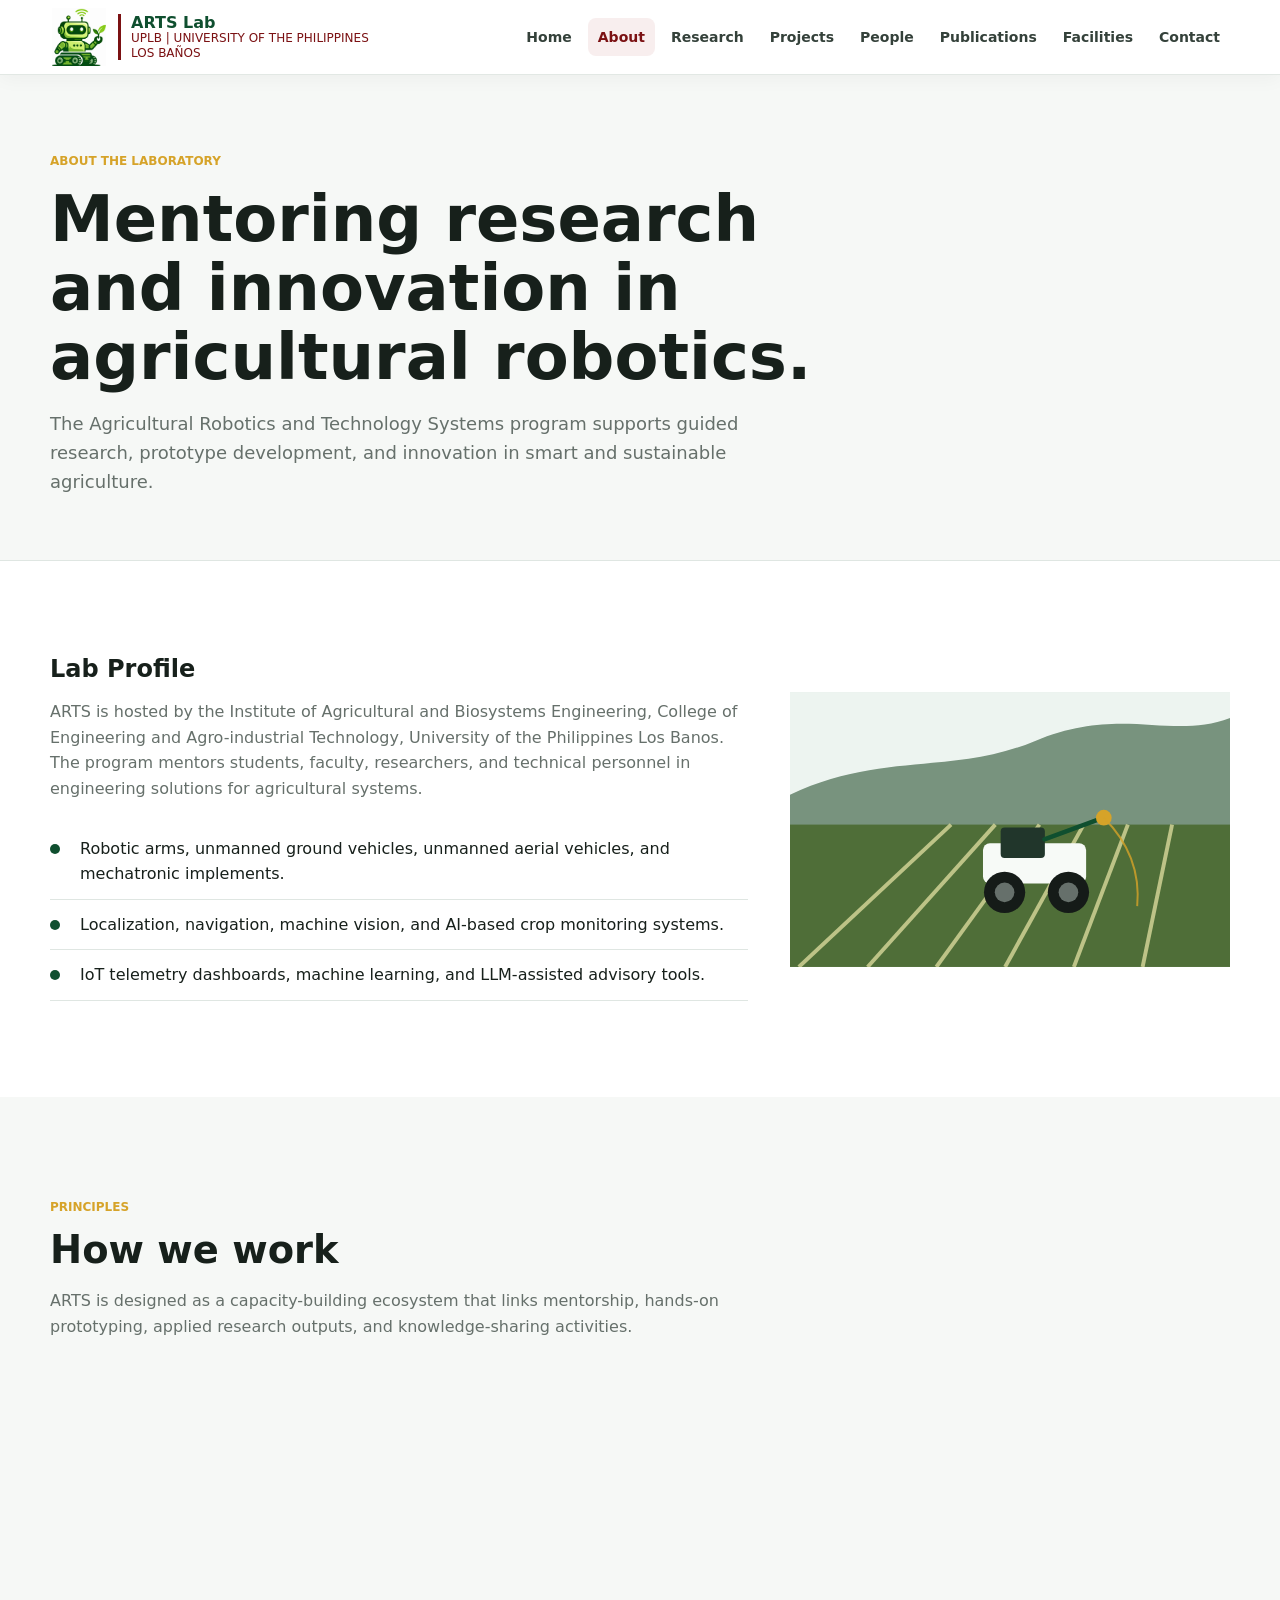
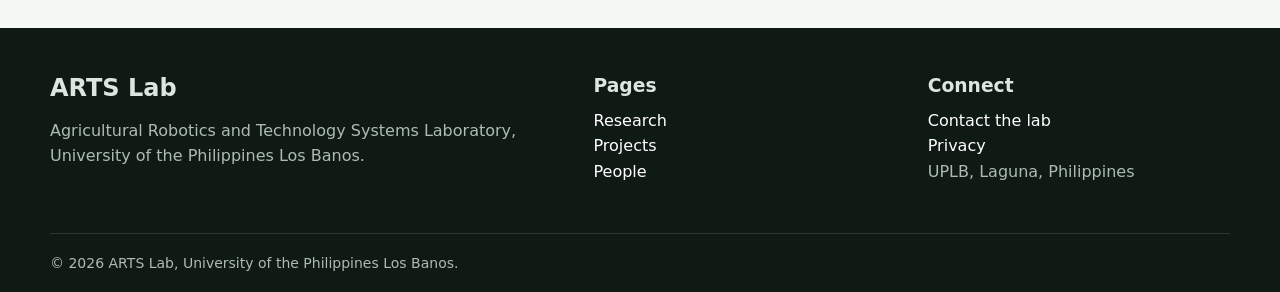
==== about.html @ 3e7c48f3 "Build ARTS Lab static website" ====
<!doctype html>
<html lang="en">
<head>
  <meta charset="utf-8">
  <meta name="viewport" content="width=device-width, initial-scale=1"><meta name="referrer" content="no-referrer"><meta http-equiv="Content-Security-Policy" content="default-src 'self'; base-uri 'self'; object-src 'none'; frame-ancestors 'none'; form-action 'none'; img-src 'self' data:; style-src 'self'; script-src 'self'; connect-src 'none';">
  <title>About | ARTS Lab</title>
  <link rel="stylesheet" href="assets/css/style.css">
</head>
<body>
  <header class="site-header">
    <nav class="nav-wrap" aria-label="Primary navigation">
      <a class="brand" href="index.html" aria-label="ARTS Lab home"><img class="brand-logo" src="assets/images/arts-logo.png" alt="ARTS agricultural robotics robot logo"><span class="brand-text"><strong>ARTS Lab</strong><span>UPLB | University of the Philippines Los Ba&ntilde;os</span></span></a>
      <button class="nav-toggle" type="button" aria-label="Toggle navigation" aria-expanded="false"><span></span><span></span><span></span></button>
      <ul class="nav-links">
        <li><a href="index.html">Home</a></li><li><a href="about.html">About</a></li><li><a href="research.html">Research</a></li><li><a href="projects.html">Projects</a></li><li><a href="people.html">People</a></li><li><a href="publications.html">Publications</a></li><li><a href="facilities.html">Facilities</a></li><li><a href="contact.html">Contact</a></li>
      </ul>
    </nav>
  </header>
  <main>
    <section class="page-hero">
      <div class="wrap">
        <span class="eyebrow">About The Laboratory</span>
        <h1>Mentoring research and innovation in agricultural robotics.</h1>
        <p>The Agricultural Robotics and Technology Systems program supports guided research, prototype development, and innovation in smart and sustainable agriculture.</p>
      </div>
    </section>
    <section class="section">
      <div class="wrap split">
        <div>
          <h2>Lab Profile</h2>
          <p class="lead">ARTS is hosted by the Institute of Agricultural and Biosystems Engineering, College of Engineering and Agro-industrial Technology, University of the Philippines Los Banos. The program mentors students, faculty, researchers, and technical personnel in engineering solutions for agricultural systems.</p>
          <ul class="check-list">
            <li>Robotic arms, unmanned ground vehicles, unmanned aerial vehicles, and mechatronic implements.</li>
            <li>Localization, navigation, machine vision, and AI-based crop monitoring systems.</li>
            <li>IoT telemetry dashboards, machine learning, and LLM-assisted advisory tools.</li>
          </ul>
        </div>
        <img class="feature-image" src="assets/images/field-trials.svg" alt="Placeholder field robotics image">
      </div>
    </section>
    <section class="section alt">
      <div class="wrap">
        <div class="section-head">
          <div><span class="eyebrow">Principles</span><h2>How we work</h2></div>
          <p>ARTS is designed as a capacity-building ecosystem that links mentorship, hands-on prototyping, applied research outputs, and knowledge-sharing activities.</p>
        </div>
        <div class="grid three">
          <article class="card reveal"><div class="card-body"><h3>Mentored Research</h3><p>Students and collaborators receive guidance from concept development through research output preparation.</p></div></article>
          <article class="card reveal"><div class="card-body"><h3>Prototype Culture</h3><p>Activities emphasize functional prototypes, datasets, software tools, and technical documentation.</p></div></article>
          <article class="card reveal"><div class="card-body"><h3>Public Value</h3><p>The program targets food security, sustainability, innovation, and climate-resilient farming systems.</p></div></article>
        </div>
      </div>
    </section>
  </main>
  <footer class="site-footer"><div class="wrap footer-grid"><div><h2>ARTS Lab</h2><p>Agricultural Robotics and Technology Systems Laboratory, University of the Philippines Los Banos.</p></div><div><h3>Pages</h3><ul><li><a href="research.html">Research</a></li><li><a href="projects.html">Projects</a></li><li><a href="people.html">People</a></li></ul></div><div><h3>Connect</h3><ul><li><a href="contact.html">Contact the lab</a></li><li><a href="privacy.html">Privacy</a></li><li>UPLB, Laguna, Philippines</li></ul></div></div><div class="wrap footer-bottom">&copy; <span data-year></span> ARTS Lab, University of the Philippines Los Banos.</div></footer>
  <script src="assets/js/main.js"></script>
</body>
</html>
---- assets/css/style.css ----
:root {
  --maroon: #7b1113;
  --maroon-dark: #4f0b0d;
  --green: #0f4f2f;
  --green-soft: #e7f1ec;
  --gold: #d6a329;
  --ink: #17201b;
  --muted: #66706b;
  --line: #dfe6e2;
  --surface: #ffffff;
  --surface-alt: #f6f8f6;
  --surface-deep: #edf2ef;
  --shadow: 0 18px 45px rgba(23, 32, 27, 0.1);
  --font-body: "Segoe UI", system-ui, -apple-system, BlinkMacSystemFont, Roboto, Arial, sans-serif;
  --font-display: "Aptos Display", "Segoe UI", system-ui, sans-serif;
  --text-xs: 0.75rem;
  --text-sm: 0.875rem;
  --text-base: 1rem;
  --text-lg: 1.125rem;
  --text-xl: 1.25rem;
  --text-2xl: 2rem;
  --radius: 8px;
  --max: 1180px;
}

* {
  box-sizing: border-box;
}

html {
  scroll-behavior: smooth;
}

body {
  margin: 0;
  color: var(--ink);
  background: var(--surface);
  font-family: var(--font-body);
  font-size: var(--text-base);
  line-height: 1.6;
  text-rendering: optimizeLegibility;
}

img {
  display: block;
  max-width: 100%;
}

a {
  color: inherit;
}

.site-header {
  position: sticky;
  top: 0;
  z-index: 50;
  border-bottom: 1px solid rgba(223, 230, 226, 0.9);
  background: rgba(255, 255, 255, 0.94);
  backdrop-filter: blur(16px);
  box-shadow: 0 4px 18px rgba(23, 32, 27, 0.04);
}

.nav-wrap {
  display: flex;
  align-items: center;
  justify-content: space-between;
  width: min(100% - 32px, var(--max));
  margin: 0 auto;
  min-height: 74px;
  gap: 24px;
}

.brand {
  display: inline-flex;
  align-items: center;
  gap: 10px;
  min-width: 0;
  text-decoration: none;
}

.brand-logo {
  width: 58px;
  height: 58px;
  max-height: 58px;
  object-fit: contain;
}

.brand-mark {
  display: grid;
  place-items: center;
  width: 46px;
  height: 46px;
  border-radius: var(--radius);
  color: #fff;
  background: linear-gradient(145deg, var(--maroon), var(--green));
  font-weight: 800;
  letter-spacing: 0;
}

.brand-text strong,
.brand-text span {
  display: block;
}

.brand-text strong {
  color: var(--green);
  font-size: var(--text-base);
  line-height: 1.1;
}

.brand-text {
  padding-left: 10px;
  border-left: 3px solid var(--maroon);
}

.brand-text span {
  max-width: 250px;
  color: var(--maroon);
  font-size: var(--text-xs);
  letter-spacing: 0;
  line-height: 1.2;
  text-transform: uppercase;
}

.nav-toggle {
  display: none;
  width: 44px;
  height: 44px;
  border: 1px solid var(--line);
  border-radius: var(--radius);
  background: var(--surface);
  color: var(--ink);
  cursor: pointer;
}

.nav-toggle span {
  display: block;
  width: 20px;
  height: 2px;
  margin: 5px auto;
  background: currentColor;
}

.nav-links {
  display: flex;
  align-items: center;
  gap: 6px;
  list-style: none;
  margin: 0;
  padding: 0;
}

.nav-links a {
  display: inline-flex;
  align-items: center;
  min-height: 38px;
  padding: 0 10px;
  border-radius: var(--radius);
  color: #34413a;
  font-size: var(--text-sm);
  font-weight: 650;
  text-decoration: none;
}

.nav-links a:hover,
.nav-links a.active {
  color: var(--maroon);
  background: #f8eeee;
}

.nav-links a:focus-visible,
.button:focus-visible,
.brand:focus-visible,
.site-footer a:focus-visible,
.contact-panel a:focus-visible,
.map-link:focus-visible {
  outline: 3px solid rgba(214, 163, 41, 0.72);
  outline-offset: 3px;
}

.hero {
  position: relative;
  min-height: calc(100vh - 74px);
  display: grid;
  align-items: end;
  overflow: hidden;
  background: #111d17;
}

.hero::before {
  content: "";
  position: absolute;
  inset: 0;
  background:
    linear-gradient(90deg, rgba(15, 28, 22, 0.9), rgba(15, 28, 22, 0.48) 58%, rgba(15, 28, 22, 0.15)),
    url("../images/hero-field-robot.svg") center / cover no-repeat;
}

.hero-inner {
  position: relative;
  width: min(100% - 32px, var(--max));
  margin: 0 auto;
  padding: 84px 0 72px;
  color: #fff;
}

.eyebrow {
  color: var(--gold);
  font-size: var(--text-xs);
  font-weight: 800;
  letter-spacing: 0;
  text-transform: uppercase;
}

h1,
h2,
h3 {
  margin: 0;
  font-family: var(--font-display);
  font-weight: 750;
  line-height: 1.08;
  letter-spacing: 0;
}

.hero h1 {
  max-width: 820px;
  margin-top: 16px;
  font-size: clamp(2.6rem, 7vw, 5.8rem);
  letter-spacing: 0;
}

.hero p {
  max-width: 700px;
  margin: 22px 0 0;
  color: rgba(255, 255, 255, 0.86);
  font-size: var(--text-lg);
}

.hero-actions,
.button-row {
  display: flex;
  flex-wrap: wrap;
  gap: 12px;
  margin-top: 30px;
}

.button {
  display: inline-flex;
  align-items: center;
  justify-content: center;
  min-height: 44px;
  padding: 0 18px;
  border: 1px solid transparent;
  border-radius: var(--radius);
  font-weight: 800;
  text-decoration: none;
  transition: transform 180ms ease, box-shadow 180ms ease, background 180ms ease;
}

.button:hover {
  transform: translateY(-2px);
  box-shadow: 0 8px 18px rgba(23, 32, 27, 0.12);
}

.button.primary {
  color: #fff;
  background: var(--maroon);
}

.button.secondary {
  color: #fff;
  border-color: rgba(255, 255, 255, 0.5);
  background: rgba(255, 255, 255, 0.08);
}

.button.light {
  color: var(--green);
  border-color: var(--line);
  background: var(--surface);
}

.page-hero {
  background: var(--surface-alt);
  border-bottom: 1px solid var(--line);
}

.page-hero .wrap {
  width: min(100% - 32px, var(--max));
  margin: 0 auto;
  padding: 72px 0 46px;
}

.page-hero h1 {
  max-width: 850px;
  margin-top: 12px;
  font-size: clamp(2.2rem, 5vw, 4.5rem);
}

.page-hero p {
  max-width: 760px;
  color: var(--muted);
  font-size: var(--text-lg);
}

.section {
  padding: clamp(60px, 8vw, 96px) 0;
}

.section.alt {
  background: var(--surface-alt);
}

.wrap {
  width: min(100% - 32px, var(--max));
  margin: 0 auto;
}

.section-head {
  display: block;
  max-width: 920px;
  margin-bottom: 34px;
}

.section-head h2 {
  margin-top: 10px;
  font-size: clamp(1.8rem, 3vw, 3rem);
}

.section-head p,
.lead {
  color: var(--muted);
  font-size: var(--text-base);
}

.section-head p {
  max-width: 760px;
  margin: 18px 0 0;
}

.grid {
  display: grid;
  gap: 22px;
}

.grid.three {
  grid-template-columns: repeat(3, minmax(0, 1fr));
}

.grid.two {
  grid-template-columns: repeat(2, minmax(0, 1fr));
}

.card {
  border: 1px solid var(--line);
  border-radius: var(--radius);
  background: var(--surface);
  box-shadow: 0 1px 0 rgba(23, 32, 27, 0.03);
  overflow: hidden;
  transition: transform 180ms ease, border-color 180ms ease, box-shadow 180ms ease;
}

.card:hover {
  border-color: #b9cfc3;
  box-shadow: 0 14px 32px rgba(23, 32, 27, 0.09);
  transform: translateY(-4px);
}

.card-body {
  padding: 24px;
}

.card h3 {
  margin-bottom: 10px;
  font-size: var(--text-xl);
}

.card p {
  margin: 0;
  color: var(--muted);
}

.media-card img,
.feature-image {
  width: 100%;
  aspect-ratio: 16 / 10;
  object-fit: cover;
  background: var(--surface-deep);
}

.media-card img {
  border-bottom: 3px solid var(--green);
}

.stat-band {
  display: grid;
  grid-template-columns: repeat(4, minmax(0, 1fr));
  border-top: 1px solid var(--line);
  border-bottom: 1px solid var(--line);
  background: var(--surface);
}

.stat {
  padding: 26px;
  border-right: 1px solid var(--line);
}

.stat:last-child {
  border-right: 0;
}

.stat strong {
  display: block;
  color: var(--maroon);
  font-size: var(--text-2xl);
  line-height: 1;
}

.stat span {
  color: var(--muted);
  font-size: var(--text-sm);
}

.split {
  display: grid;
  grid-template-columns: minmax(0, 0.92fr) minmax(300px, 0.58fr);
  gap: 42px;
  align-items: center;
}

.check-list,
.plain-list {
  list-style: none;
  margin: 22px 0 0;
  padding: 0;
}

.check-list li,
.plain-list li {
  position: relative;
  padding: 12px 0 12px 30px;
  border-bottom: 1px solid var(--line);
}

.check-list li::before,
.plain-list li::before {
  content: "";
  position: absolute;
  left: 0;
  top: 20px;
  width: 10px;
  height: 10px;
  border-radius: 50%;
  background: var(--green);
}

.tag-row {
  display: flex;
  flex-wrap: wrap;
  gap: 8px;
  margin-top: 16px;
}

.tag {
  display: inline-flex;
  align-items: center;
  min-height: 30px;
  padding: 0 10px;
  border: 1px solid #d9e2dd;
  border-radius: var(--radius);
  color: var(--green);
  background: var(--green-soft);
  font-size: var(--text-xs);
  font-weight: 750;
}

.project-status {
  display: inline-flex;
  min-height: 28px;
  align-items: center;
  padding: 0 9px;
  border-radius: var(--radius);
  color: #fff;
  background: var(--green);
  font-size: var(--text-xs);
  font-weight: 800;
}

.person {
  display: grid;
  grid-template-columns: 88px 1fr;
  gap: 16px;
  align-items: center;
}

.avatar {
  width: 88px;
  aspect-ratio: 1;
  border-radius: var(--radius);
  object-fit: cover;
  background: var(--surface-deep);
}

.role {
  color: var(--maroon);
  font-weight: 800;
  font-size: var(--text-sm);
}

.publication {
  max-width: 920px;
  margin: 0 auto;
  padding: 22px 0;
  border-bottom: 1px solid var(--line);
}

.publication h3 {
  margin-bottom: 6px;
  font-size: var(--text-lg);
}

.publication p {
  margin: 0;
  color: var(--muted);
}

.contact-grid {
  display: grid;
  grid-template-columns: minmax(0, 0.7fr) minmax(320px, 0.5fr);
  gap: 28px;
}

.contact-panel {
  padding: 28px;
  border: 1px solid var(--line);
  border-radius: var(--radius);
  background: var(--surface);
}

.contact-panel a {
  color: var(--green);
  font-weight: 750;
}

.map-placeholder {
  display: grid;
  min-height: 320px;
  place-items: center;
  border: 1px solid var(--line);
  border-radius: var(--radius);
  background: url("../images/map-placeholder.svg") center / cover no-repeat;
}

.map-link {
  display: block;
  color: inherit;
  text-decoration: none;
}

.map-link:hover .map-placeholder,
.map-link:focus-visible .map-placeholder {
  border-color: var(--green);
  box-shadow: var(--shadow);
}

.site-footer {
  color: #dce6e0;
  background: #101a15;
}

.footer-grid {
  display: grid;
  grid-template-columns: 1.1fr 0.65fr 0.65fr;
  gap: 32px;
  padding: 48px 0;
}

.site-footer a {
  color: #fff;
  text-decoration: none;
}

.site-footer p,
.site-footer li {
  color: #aebbb4;
}

.site-footer ul {
  list-style: none;
  margin: 12px 0 0;
  padding: 0;
}

.footer-bottom {
  padding: 18px 0;
  border-top: 1px solid rgba(255, 255, 255, 0.12);
  color: #aebbb4;
  font-size: var(--text-sm);
}

.reveal {
  opacity: 0;
  transform: translateY(16px);
  transition: opacity 0.55s ease, transform 0.55s ease;
}

.reveal.visible {
  opacity: 1;
  transform: translateY(0);
}

.card.reveal.visible:hover {
  transform: translateY(-4px);
}

@media (max-width: 920px) {
  .brand-logo {
    width: 54px;
    height: 54px;
    max-height: 54px;
  }

  .nav-toggle {
    display: block;
  }

  .nav-links {
    position: absolute;
    inset: 75px 16px auto;
    display: none;
    flex-direction: column;
    align-items: stretch;
    padding: 10px;
    border: 1px solid var(--line);
    border-radius: var(--radius);
    background: var(--surface);
    box-shadow: var(--shadow);
  }

  .nav-links.open {
    display: flex;
  }

  .nav-links a {
    min-height: 44px;
  }

  .section-head,
  .split,
  .contact-grid,
  .footer-grid {
    grid-template-columns: 1fr;
  }

  .grid.three,
  .grid.two {
    grid-template-columns: 1fr 1fr;
  }

  .stat-band {
    grid-template-columns: 1fr 1fr;
  }

  .stat:nth-child(2) {
    border-right: 0;
  }
}

@media (max-width: 620px) {
  .brand-text span {
    max-width: 150px;
    font-size: var(--text-xs);
  }

  .hero {
    min-height: min(760px, calc(100svh - 74px));
  }

  .hero-inner,
  .page-hero .wrap,
  .section {
    padding-top: 54px;
    padding-bottom: 54px;
  }

  .grid.three,
  .grid.two,
  .stat-band {
    grid-template-columns: 1fr;
  }

  .stat,
  .stat:nth-child(2) {
    border-right: 0;
    border-bottom: 1px solid var(--line);
  }

  .stat:last-child {
    border-bottom: 0;
  }

  .person {
    grid-template-columns: 70px 1fr;
  }

  .avatar {
    width: 70px;
  }
}
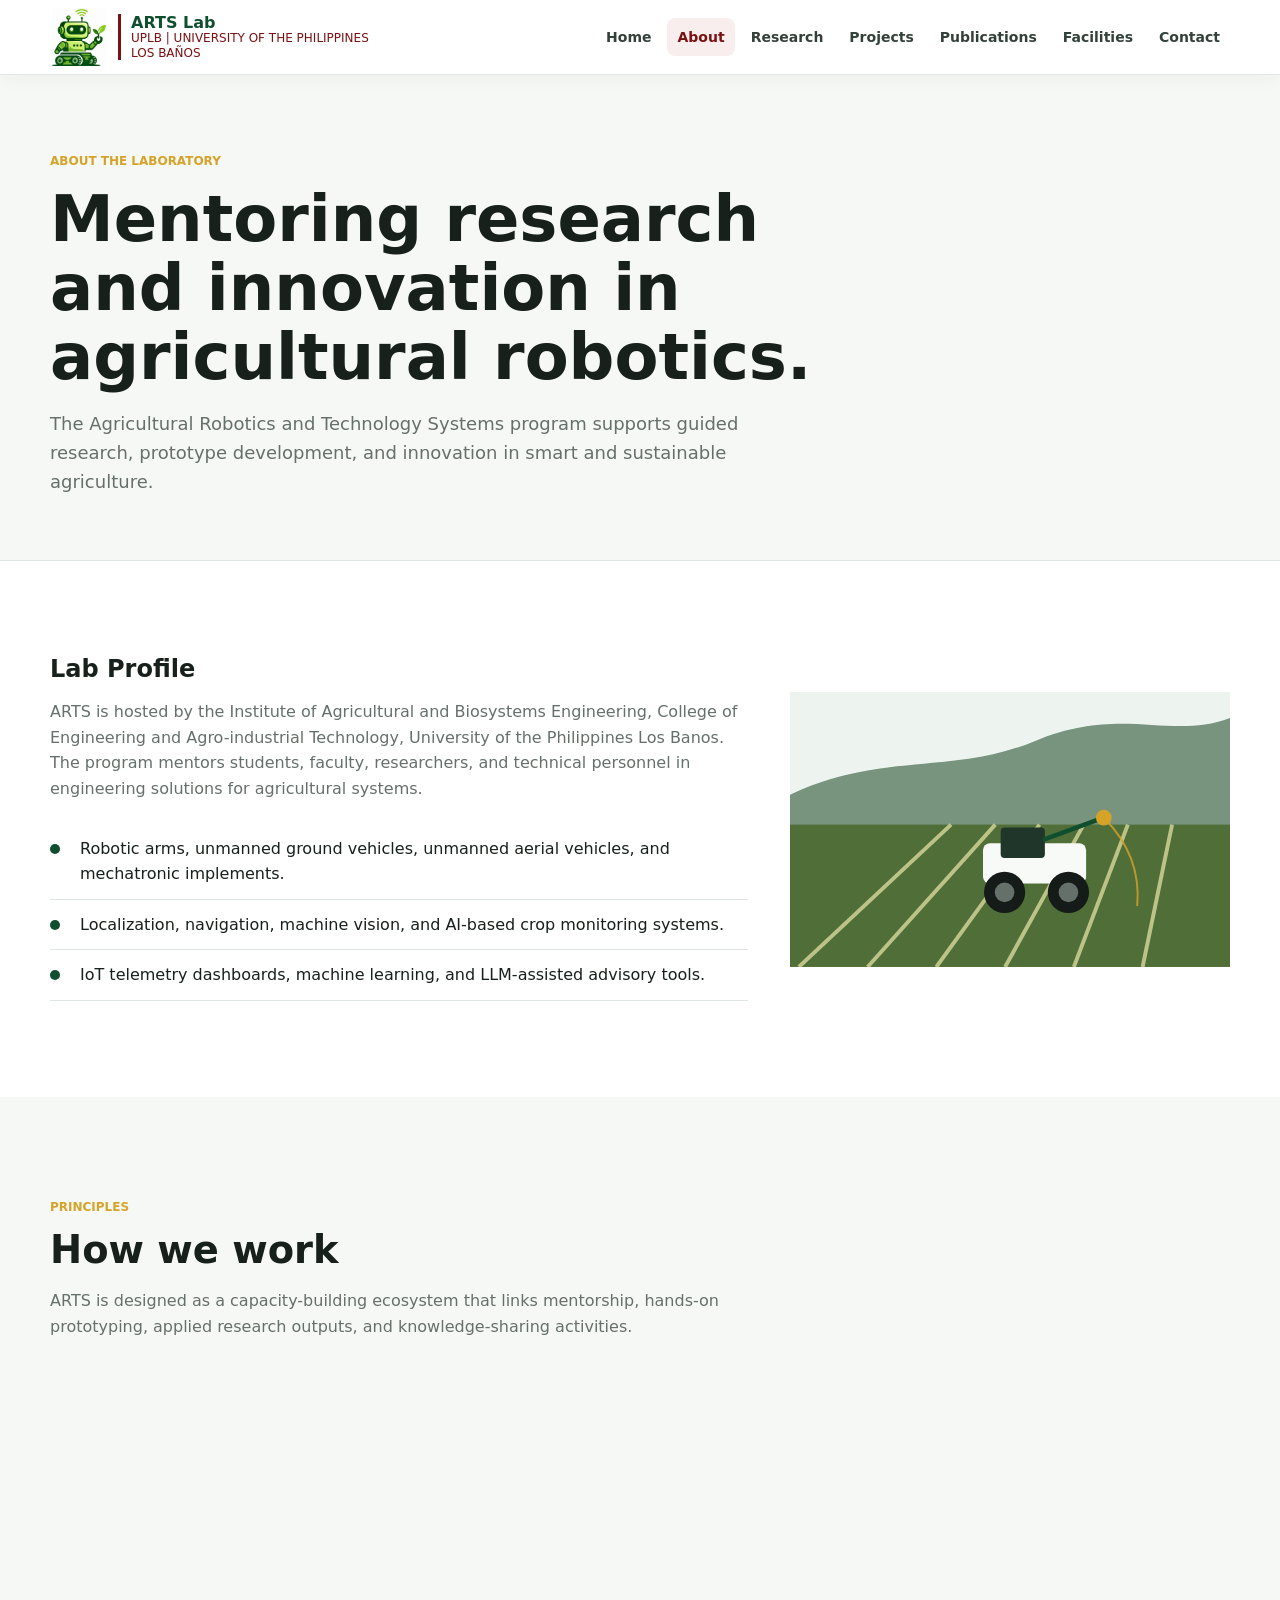
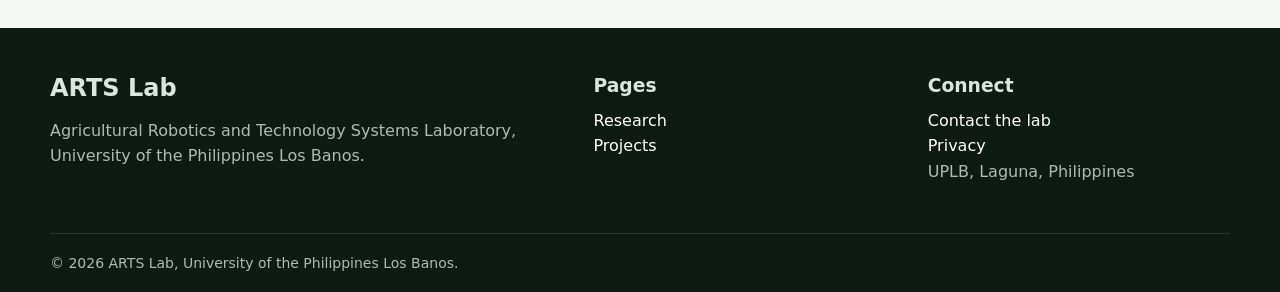
==== commit 36b07c5e: "Temporarily remove People page" ====
--- a/about.html
+++ b/about.html
@@ -12,7 +12,7 @@
       <a class="brand" href="index.html" aria-label="ARTS Lab home"><img class="brand-logo" src="assets/images/arts-logo.png" alt="ARTS agricultural robotics robot logo"><span class="brand-text"><strong>ARTS Lab</strong><span>UPLB | University of the Philippines Los Ba&ntilde;os</span></span></a>
       <button class="nav-toggle" type="button" aria-label="Toggle navigation" aria-expanded="false"><span></span><span></span><span></span></button>
       <ul class="nav-links">
-        <li><a href="index.html">Home</a></li><li><a href="about.html">About</a></li><li><a href="research.html">Research</a></li><li><a href="projects.html">Projects</a></li><li><a href="people.html">People</a></li><li><a href="publications.html">Publications</a></li><li><a href="facilities.html">Facilities</a></li><li><a href="contact.html">Contact</a></li>
+        <li><a href="index.html">Home</a></li><li><a href="about.html">About</a></li><li><a href="research.html">Research</a></li><li><a href="projects.html">Projects</a></li><li><a href="publications.html">Publications</a></li><li><a href="facilities.html">Facilities</a></li><li><a href="contact.html">Contact</a></li>
       </ul>
     </nav>
   </header>
@@ -52,7 +52,7 @@
       </div>
     </section>
   </main>
-  <footer class="site-footer"><div class="wrap footer-grid"><div><h2>ARTS Lab</h2><p>Agricultural Robotics and Technology Systems Laboratory, University of the Philippines Los Banos.</p></div><div><h3>Pages</h3><ul><li><a href="research.html">Research</a></li><li><a href="projects.html">Projects</a></li><li><a href="people.html">People</a></li></ul></div><div><h3>Connect</h3><ul><li><a href="contact.html">Contact the lab</a></li><li><a href="privacy.html">Privacy</a></li><li>UPLB, Laguna, Philippines</li></ul></div></div><div class="wrap footer-bottom">&copy; <span data-year></span> ARTS Lab, University of the Philippines Los Banos.</div></footer>
+  <footer class="site-footer"><div class="wrap footer-grid"><div><h2>ARTS Lab</h2><p>Agricultural Robotics and Technology Systems Laboratory, University of the Philippines Los Banos.</p></div><div><h3>Pages</h3><ul><li><a href="research.html">Research</a></li><li><a href="projects.html">Projects</a></li></ul></div><div><h3>Connect</h3><ul><li><a href="contact.html">Contact the lab</a></li><li><a href="privacy.html">Privacy</a></li><li>UPLB, Laguna, Philippines</li></ul></div></div><div class="wrap footer-bottom">&copy; <span data-year></span> ARTS Lab, University of the Philippines Los Banos.</div></footer>
   <script src="assets/js/main.js"></script>
 </body>
 </html>
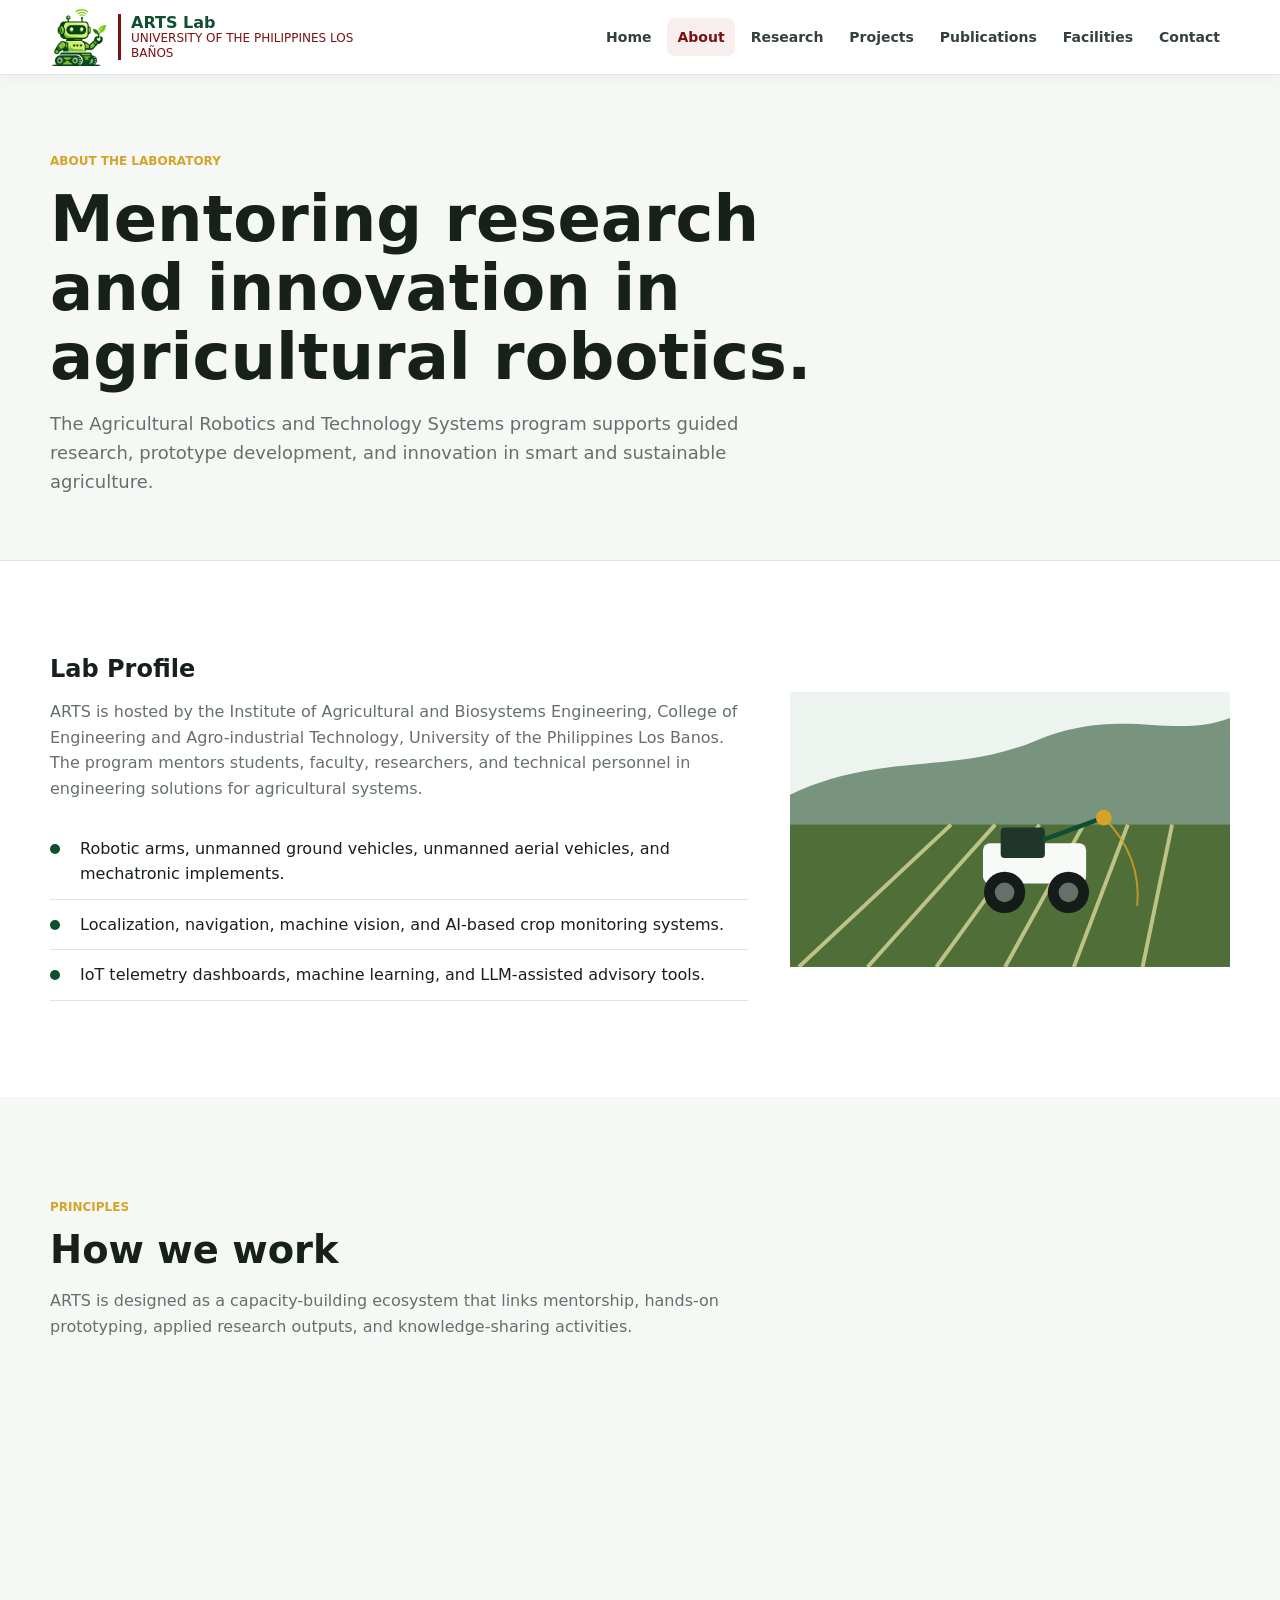
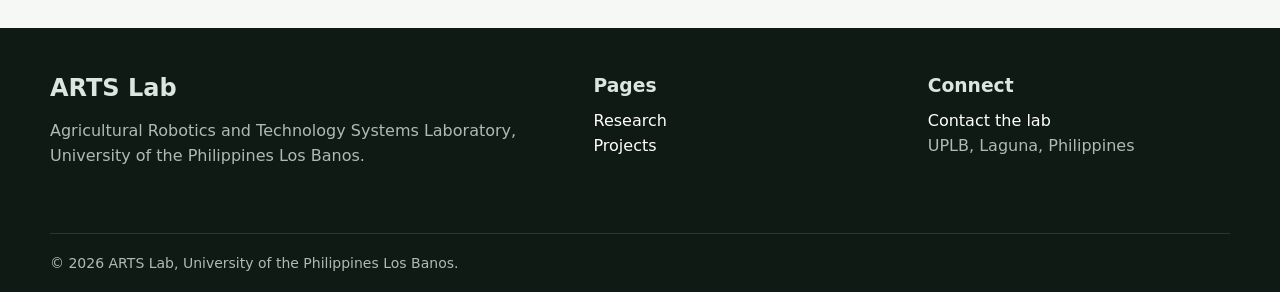
==== commit acbfbdf6: "Refine ARTS Lab site presentation" ====
--- a/about.html
+++ b/about.html
@@ -9,7 +9,7 @@
 <body>
   <header class="site-header">
     <nav class="nav-wrap" aria-label="Primary navigation">
-      <a class="brand" href="index.html" aria-label="ARTS Lab home"><img class="brand-logo" src="assets/images/arts-logo.png" alt="ARTS agricultural robotics robot logo"><span class="brand-text"><strong>ARTS Lab</strong><span>UPLB | University of the Philippines Los Ba&ntilde;os</span></span></a>
+      <a class="brand" href="index.html" aria-label="ARTS Lab home"><img class="brand-logo" src="assets/images/arts-logo.png" alt="ARTS agricultural robotics robot logo"><span class="brand-text"><strong>ARTS Lab</strong><span>University of the Philippines Los Ba&ntilde;os</span></span></a>
       <button class="nav-toggle" type="button" aria-label="Toggle navigation" aria-expanded="false"><span></span><span></span><span></span></button>
       <ul class="nav-links">
         <li><a href="index.html">Home</a></li><li><a href="about.html">About</a></li><li><a href="research.html">Research</a></li><li><a href="projects.html">Projects</a></li><li><a href="publications.html">Publications</a></li><li><a href="facilities.html">Facilities</a></li><li><a href="contact.html">Contact</a></li>
@@ -52,7 +52,7 @@
       </div>
     </section>
   </main>
-  <footer class="site-footer"><div class="wrap footer-grid"><div><h2>ARTS Lab</h2><p>Agricultural Robotics and Technology Systems Laboratory, University of the Philippines Los Banos.</p></div><div><h3>Pages</h3><ul><li><a href="research.html">Research</a></li><li><a href="projects.html">Projects</a></li></ul></div><div><h3>Connect</h3><ul><li><a href="contact.html">Contact the lab</a></li><li><a href="privacy.html">Privacy</a></li><li>UPLB, Laguna, Philippines</li></ul></div></div><div class="wrap footer-bottom">&copy; <span data-year></span> ARTS Lab, University of the Philippines Los Banos.</div></footer>
+  <footer class="site-footer"><div class="wrap footer-grid"><div><h2>ARTS Lab</h2><p>Agricultural Robotics and Technology Systems Laboratory, University of the Philippines Los Banos.</p></div><div><h3>Pages</h3><ul><li><a href="research.html">Research</a></li><li><a href="projects.html">Projects</a></li></ul></div><div><h3>Connect</h3><ul><li><a href="contact.html">Contact the lab</a></li><li>UPLB, Laguna, Philippines</li></ul></div></div><div class="wrap footer-bottom">&copy; <span data-year></span> ARTS Lab, University of the Philippines Los Banos.</div></footer>
   <script src="assets/js/main.js"></script>
 </body>
 </html>
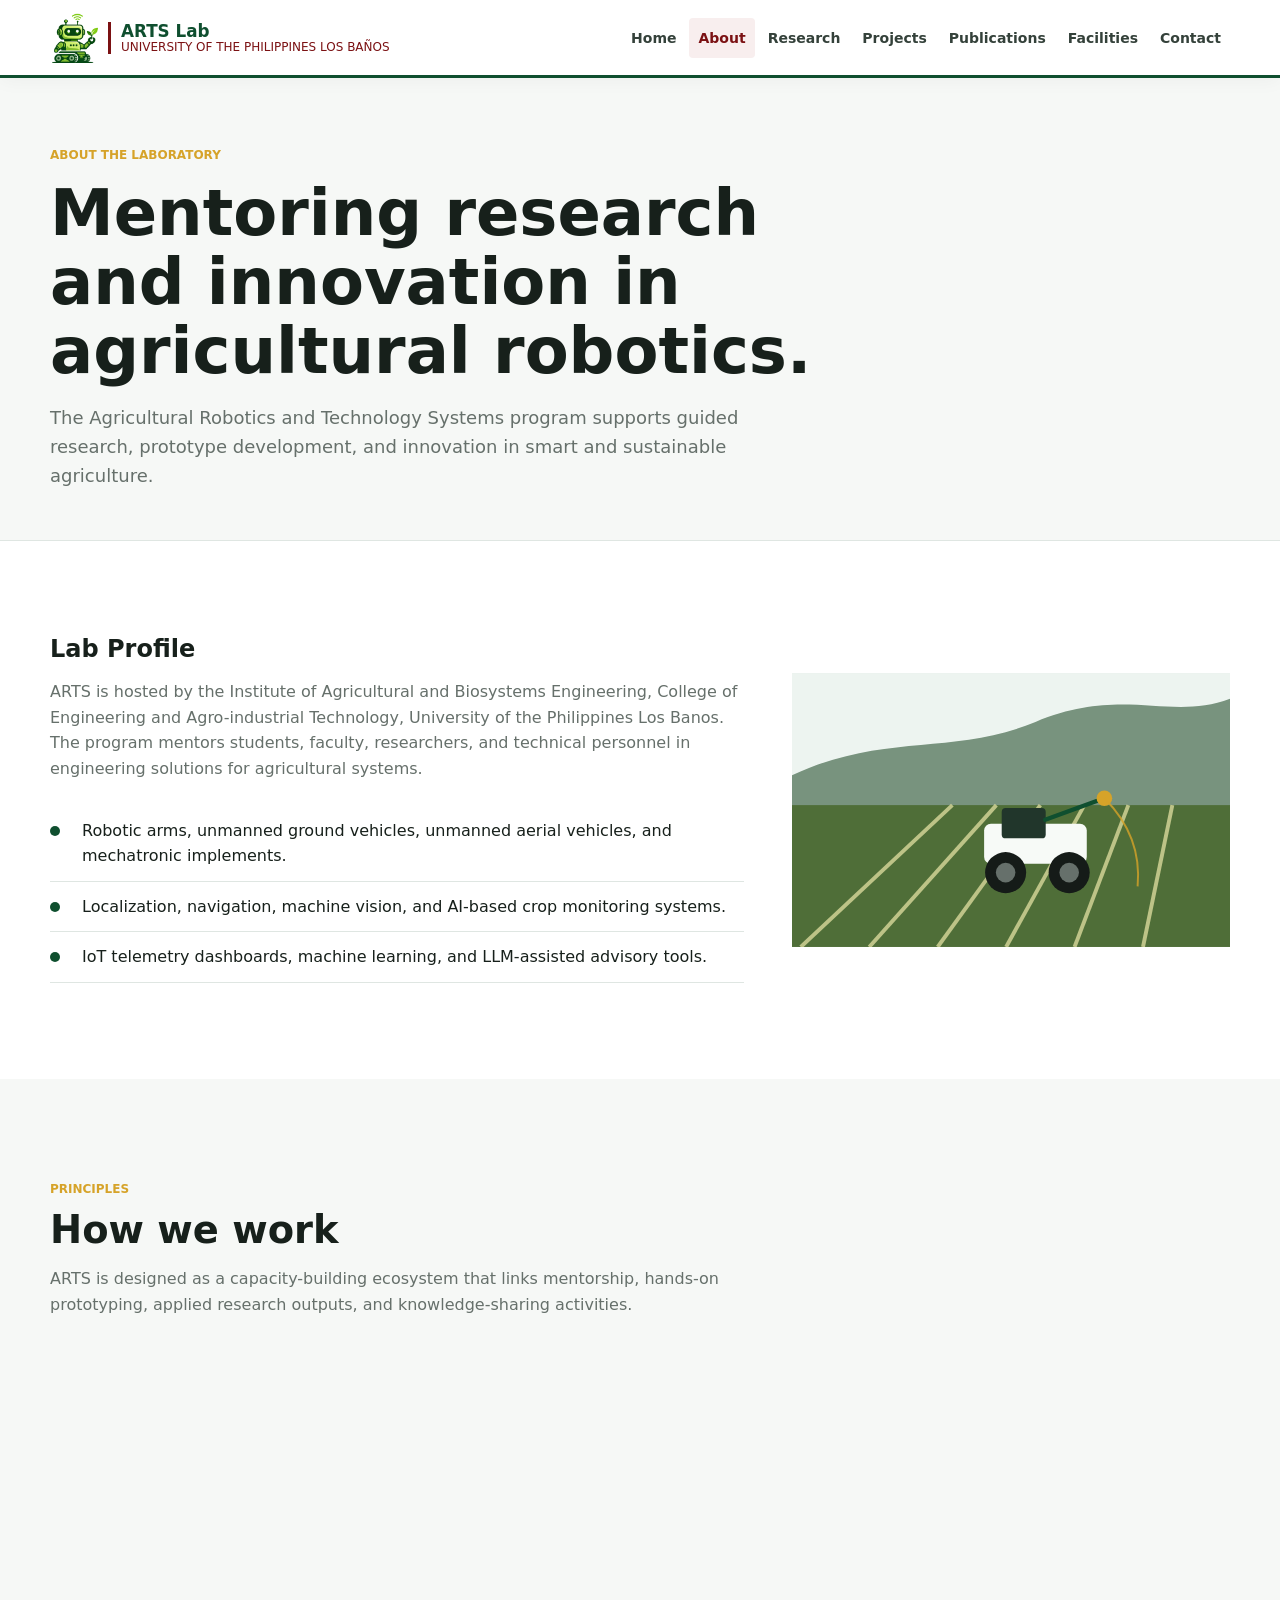
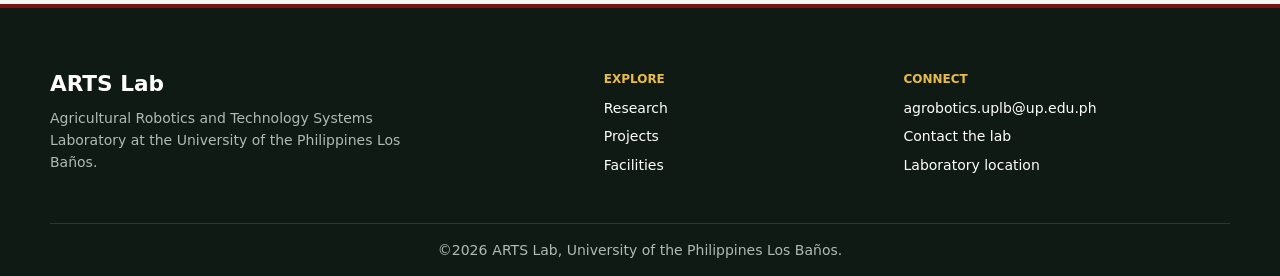
==== commit be5b7807: "Refine agricultural robotics theme" ====
--- a/about.html
+++ b/about.html
@@ -3,10 +3,10 @@
 <head>
   <meta charset="utf-8">
   <meta name="viewport" content="width=device-width, initial-scale=1"><meta name="referrer" content="no-referrer"><meta http-equiv="Content-Security-Policy" content="default-src 'self'; base-uri 'self'; object-src 'none'; frame-ancestors 'none'; form-action 'none'; img-src 'self' data:; style-src 'self'; script-src 'self'; connect-src 'none';">
-  <title>About | ARTS Lab</title>
+  <title>About | ARTS Lab</title><link rel="icon" type="image/png" href="assets/images/arts-logo.png"><link rel="apple-touch-icon" href="assets/images/arts-logo.png">
   <link rel="stylesheet" href="assets/css/style.css">
 </head>
-<body>
+<body><a class="skip-link" href="#main-content">Skip to content</a>
   <header class="site-header">
     <nav class="nav-wrap" aria-label="Primary navigation">
       <a class="brand" href="index.html" aria-label="ARTS Lab home"><img class="brand-logo" src="assets/images/arts-logo.png" alt="ARTS agricultural robotics robot logo"><span class="brand-text"><strong>ARTS Lab</strong><span>University of the Philippines Los Ba&ntilde;os</span></span></a>
@@ -16,7 +16,7 @@
       </ul>
     </nav>
   </header>
-  <main>
+  <main id="main-content">
     <section class="page-hero">
       <div class="wrap">
         <span class="eyebrow">About The Laboratory</span>
@@ -52,7 +52,31 @@
       </div>
     </section>
   </main>
-  <footer class="site-footer"><div class="wrap footer-grid"><div><h2>ARTS Lab</h2><p>Agricultural Robotics and Technology Systems Laboratory, University of the Philippines Los Banos.</p></div><div><h3>Pages</h3><ul><li><a href="research.html">Research</a></li><li><a href="projects.html">Projects</a></li></ul></div><div><h3>Connect</h3><ul><li><a href="contact.html">Contact the lab</a></li><li>UPLB, Laguna, Philippines</li></ul></div></div><div class="wrap footer-bottom">&copy; <span data-year></span> ARTS Lab, University of the Philippines Los Banos.</div></footer>
+  <footer class="site-footer">
+  <div class="wrap footer-grid">
+    <div class="footer-brand">
+      <h2>ARTS Lab</h2>
+      <p>Agricultural Robotics and Technology Systems Laboratory at the University of the Philippines Los Ba&ntilde;os.</p>
+    </div>
+    <div>
+      <h3>Explore</h3>
+      <ul>
+        <li><a href="research.html">Research</a></li>
+        <li><a href="projects.html">Projects</a></li>
+        <li><a href="facilities.html">Facilities</a></li>
+      </ul>
+    </div>
+    <div>
+      <h3>Connect</h3>
+      <ul>
+        <li><a href="mailto:agrobotics.uplb@up.edu.ph">agrobotics.uplb@up.edu.ph</a></li>
+        <li><a href="contact.html">Contact the lab</a></li>
+        <li><a href="https://maps.app.goo.gl/gNFgEzxxniuaYzxj8" target="_blank" rel="noopener noreferrer">Laboratory location</a></li>
+      </ul>
+    </div>
+  </div>
+  <div class="wrap footer-bottom">&copy; <span data-year></span> ARTS Lab, University of the Philippines Los Ba&ntilde;os.</div>
+</footer>
   <script src="assets/js/main.js"></script>
 </body>
 </html>
--- a/assets/css/style.css
+++ b/assets/css/style.css
@@ -10,7 +10,7 @@
   --surface: #ffffff;
   --surface-alt: #f6f8f6;
   --surface-deep: #edf2ef;
-  --shadow: 0 18px 45px rgba(23, 32, 27, 0.1);
+  --shadow: 0 16px 36px rgba(23, 32, 27, 0.1);
   --font-body: "Segoe UI", system-ui, -apple-system, BlinkMacSystemFont, Roboto, Arial, sans-serif;
   --font-display: "Aptos Display", "Segoe UI", system-ui, sans-serif;
   --text-xs: 0.75rem;
@@ -19,12 +19,27 @@
   --text-lg: 1.125rem;
   --text-xl: 1.25rem;
   --text-2xl: 2rem;
+  --space-1: 0.25rem;
+  --space-2: 0.5rem;
+  --space-3: 0.75rem;
+  --space-4: 1rem;
+  --space-5: 1.5rem;
+  --space-6: 2rem;
+  --space-7: 3rem;
+  --space-8: 4rem;
+  --space-9: 6rem;
+  --header-height: 76px;
   --radius: 8px;
   --max: 1180px;
 }
 
 * {
   box-sizing: border-box;
+}
+
+::selection {
+  color: #fff;
+  background: var(--green);
 }
 
 html {
@@ -50,6 +65,22 @@
   color: inherit;
 }
 
+.skip-link {
+  position: fixed;
+  top: 12px;
+  left: 12px;
+  z-index: 100;
+  padding: var(--space-2) var(--space-3);
+  color: #fff;
+  background: var(--maroon);
+  transform: translateY(-160%);
+  transition: transform 180ms ease;
+}
+
+.skip-link:focus {
+  transform: translateY(0);
+}
+
 .site-header {
   position: sticky;
   top: 0;
@@ -60,41 +91,39 @@
   box-shadow: 0 4px 18px rgba(23, 32, 27, 0.04);
 }
 
+.site-header::after {
+  content: "";
+  position: absolute;
+  right: 0;
+  bottom: -2px;
+  left: 0;
+  height: 3px;
+  background: var(--green);
+}
+
 .nav-wrap {
   display: flex;
   align-items: center;
   justify-content: space-between;
   width: min(100% - 32px, var(--max));
   margin: 0 auto;
-  min-height: 74px;
-  gap: 24px;
+  min-height: var(--header-height);
+  gap: var(--space-6);
 }
 
 .brand {
   display: inline-flex;
   align-items: center;
-  gap: 10px;
+  gap: var(--space-2);
   min-width: 0;
   text-decoration: none;
 }
 
 .brand-logo {
-  width: 58px;
-  height: 58px;
-  max-height: 58px;
+  width: 50px;
+  height: 50px;
+  max-height: 50px;
   object-fit: contain;
-}
-
-.brand-mark {
-  display: grid;
-  place-items: center;
-  width: 46px;
-  height: 46px;
-  border-radius: var(--radius);
-  color: #fff;
-  background: linear-gradient(145deg, var(--maroon), var(--green));
-  font-weight: 800;
-  letter-spacing: 0;
 }
 
 .brand-text strong,
@@ -104,7 +133,7 @@
 
 .brand-text strong {
   color: var(--green);
-  font-size: var(--text-base);
+  font-size: 1.05rem;
   line-height: 1.1;
 }
 
@@ -114,7 +143,7 @@
 }
 
 .brand-text span {
-  max-width: 250px;
+  max-width: 270px;
   color: var(--maroon);
   font-size: var(--text-xs);
   letter-spacing: 0;
@@ -137,28 +166,29 @@
   display: block;
   width: 20px;
   height: 2px;
-  margin: 5px auto;
+  margin: var(--space-2) auto;
   background: currentColor;
 }
 
 .nav-links {
   display: flex;
   align-items: center;
-  gap: 6px;
+  gap: var(--space-1);
   list-style: none;
   margin: 0;
   padding: 0;
 }
 
 .nav-links a {
+  position: relative;
   display: inline-flex;
   align-items: center;
-  min-height: 38px;
-  padding: 0 10px;
-  border-radius: var(--radius);
+  min-height: 40px;
+  padding: 0 9px;
+  border-radius: 4px;
   color: #34413a;
   font-size: var(--text-sm);
-  font-weight: 650;
+  font-weight: 600;
   text-decoration: none;
 }
 
@@ -166,6 +196,10 @@
 .nav-links a.active {
   color: var(--maroon);
   background: #f8eeee;
+}
+
+.nav-links a::after {
+  display: none;
 }
 
 .nav-links a:focus-visible,
@@ -180,9 +214,9 @@
 
 .hero {
   position: relative;
-  min-height: calc(100vh - 74px);
+  min-height: clamp(620px, calc(100svh - var(--header-height)), 820px);
   display: grid;
-  align-items: end;
+  align-items: center;
   overflow: hidden;
   background: #111d17;
 }
@@ -191,25 +225,52 @@
   content: "";
   position: absolute;
   inset: 0;
-  background:
-    linear-gradient(90deg, rgba(15, 28, 22, 0.9), rgba(15, 28, 22, 0.48) 58%, rgba(15, 28, 22, 0.15)),
-    url("../images/hero-field-robot.svg") center / cover no-repeat;
+  background: url("../images/hero-field-robot.svg") center / cover no-repeat;
+  animation: hero-drift 18s ease-in-out infinite alternate;
+  transform: scale(1.02);
+  z-index: 0;
+  pointer-events: none;
+}
+
+.hero::after {
+  content: "";
+  position: absolute;
+  inset: 0;
+  background: rgba(15, 28, 22, 0.62);
+  z-index: 0;
+  pointer-events: none;
+}
+
+@keyframes hero-drift {
+  from {
+    transform: scale(1.02) translate3d(0, 0, 0);
+  }
+
+  to {
+    transform: scale(1.06) translate3d(-0.5%, -0.5%, 0);
+  }
 }
 
 .hero-inner {
   position: relative;
+  z-index: 1;
   width: min(100% - 32px, var(--max));
   margin: 0 auto;
-  padding: 84px 0 72px;
+  padding: var(--space-8) 0;
   color: #fff;
 }
 
 .eyebrow {
   color: var(--gold);
   font-size: var(--text-xs);
-  font-weight: 800;
+  font-weight: 700;
   letter-spacing: 0;
   text-transform: uppercase;
+}
+
+.hero .eyebrow {
+  display: inline-block;
+  color: #f2c95c;
 }
 
 h1,
@@ -217,7 +278,7 @@
 h3 {
   margin: 0;
   font-family: var(--font-display);
-  font-weight: 750;
+  font-weight: 650;
   line-height: 1.08;
   letter-spacing: 0;
 }
@@ -226,12 +287,13 @@
   max-width: 820px;
   margin-top: 16px;
   font-size: clamp(2.6rem, 7vw, 5.8rem);
+  font-weight: 700;
   letter-spacing: 0;
 }
 
 .hero p {
   max-width: 700px;
-  margin: 22px 0 0;
+  margin: var(--space-5) 0 0;
   color: rgba(255, 255, 255, 0.86);
   font-size: var(--text-lg);
 }
@@ -240,8 +302,8 @@
 .button-row {
   display: flex;
   flex-wrap: wrap;
-  gap: 12px;
-  margin-top: 30px;
+  gap: var(--space-3);
+  margin-top: var(--space-6);
 }
 
 .button {
@@ -249,10 +311,10 @@
   align-items: center;
   justify-content: center;
   min-height: 44px;
-  padding: 0 18px;
+  padding: 0 var(--space-5);
   border: 1px solid transparent;
   border-radius: var(--radius);
-  font-weight: 800;
+  font-weight: 700;
   text-decoration: none;
   transition: transform 180ms ease, box-shadow 180ms ease, background 180ms ease;
 }
@@ -269,7 +331,7 @@
 
 .button.secondary {
   color: #fff;
-  border-color: rgba(255, 255, 255, 0.5);
+  border-color: rgba(255, 255, 255, 0.6);
   background: rgba(255, 255, 255, 0.08);
 }
 
@@ -287,7 +349,7 @@
 .page-hero .wrap {
   width: min(100% - 32px, var(--max));
   margin: 0 auto;
-  padding: 72px 0 46px;
+  padding: var(--space-8) 0 var(--space-6);
 }
 
 .page-hero h1 {
@@ -303,7 +365,7 @@
 }
 
 .section {
-  padding: clamp(60px, 8vw, 96px) 0;
+  padding: clamp(var(--space-7), 8vw, var(--space-9)) 0;
 }
 
 .section.alt {
@@ -318,11 +380,11 @@
 .section-head {
   display: block;
   max-width: 920px;
-  margin-bottom: 34px;
+  margin-bottom: var(--space-6);
 }
 
 .section-head h2 {
-  margin-top: 10px;
+  margin-top: var(--space-2);
   font-size: clamp(1.8rem, 3vw, 3rem);
 }
 
@@ -334,12 +396,12 @@
 
 .section-head p {
   max-width: 760px;
-  margin: 18px 0 0;
+  margin: var(--space-4) 0 0;
 }
 
 .grid {
   display: grid;
-  gap: 22px;
+  gap: var(--space-5);
 }
 
 .grid.three {
@@ -354,19 +416,19 @@
   border: 1px solid var(--line);
   border-radius: var(--radius);
   background: var(--surface);
-  box-shadow: 0 1px 0 rgba(23, 32, 27, 0.03);
+  box-shadow: 0 6px 18px rgba(23, 32, 27, 0.05);
   overflow: hidden;
   transition: transform 180ms ease, border-color 180ms ease, box-shadow 180ms ease;
 }
 
 .card:hover {
   border-color: #b9cfc3;
-  box-shadow: 0 14px 32px rgba(23, 32, 27, 0.09);
+  box-shadow: 0 14px 32px rgba(23, 32, 27, 0.1);
   transform: translateY(-4px);
 }
 
 .card-body {
-  padding: 24px;
+  padding: var(--space-5);
 }
 
 .card h3 {
@@ -388,7 +450,29 @@
 }
 
 .media-card img {
-  border-bottom: 3px solid var(--green);
+  border-bottom: 2px solid var(--ink);
+  transition: transform 420ms ease;
+}
+}
+
+.media-card {
+  display: flex;
+  flex-direction: column;
+}
+
+.media-card .card-body {
+  display: flex;
+  flex: 1;
+  flex-direction: column;
+}
+
+.media-card .tag-row {
+  margin-top: auto;
+  padding-top: var(--space-4);
+}
+
+.media-card:hover img {
+  transform: scale(1.035);
 }
 
 .stat-band {
@@ -400,7 +484,7 @@
 }
 
 .stat {
-  padding: 26px;
+  padding: var(--space-5);
   border-right: 1px solid var(--line);
 }
 
@@ -423,21 +507,21 @@
 .split {
   display: grid;
   grid-template-columns: minmax(0, 0.92fr) minmax(300px, 0.58fr);
-  gap: 42px;
+  gap: var(--space-7);
   align-items: center;
 }
 
 .check-list,
 .plain-list {
   list-style: none;
-  margin: 22px 0 0;
+  margin: var(--space-5) 0 0;
   padding: 0;
 }
 
 .check-list li,
 .plain-list li {
   position: relative;
-  padding: 12px 0 12px 30px;
+  padding: var(--space-3) 0 var(--space-3) 2rem;
   border-bottom: 1px solid var(--line);
 }
 
@@ -446,7 +530,7 @@
   content: "";
   position: absolute;
   left: 0;
-  top: 20px;
+  top: 1.25rem;
   width: 10px;
   height: 10px;
   border-radius: 50%;
@@ -456,39 +540,39 @@
 .tag-row {
   display: flex;
   flex-wrap: wrap;
-  gap: 8px;
-  margin-top: 16px;
+  gap: var(--space-2);
+  margin-top: var(--space-4);
 }
 
 .tag {
   display: inline-flex;
   align-items: center;
   min-height: 30px;
-  padding: 0 10px;
+  padding: 0 var(--space-3);
   border: 1px solid #d9e2dd;
   border-radius: var(--radius);
   color: var(--green);
   background: var(--green-soft);
   font-size: var(--text-xs);
-  font-weight: 750;
+  font-weight: 600;
 }
 
 .project-status {
   display: inline-flex;
   min-height: 28px;
   align-items: center;
-  padding: 0 9px;
+  padding: 0 var(--space-3);
   border-radius: var(--radius);
   color: #fff;
   background: var(--green);
   font-size: var(--text-xs);
-  font-weight: 800;
+  font-weight: 700;
 }
 
 .person {
   display: grid;
   grid-template-columns: 88px 1fr;
-  gap: 16px;
+  gap: var(--space-4);
   align-items: center;
 }
 
@@ -502,14 +586,13 @@
 
 .role {
   color: var(--maroon);
-  font-weight: 800;
+  font-weight: 700;
   font-size: var(--text-sm);
 }
 
 .publication {
-  max-width: 920px;
-  margin: 0 auto;
-  padding: 22px 0;
+  width: 100%;
+  padding: var(--space-5) 0;
   border-bottom: 1px solid var(--line);
 }
 
@@ -526,11 +609,11 @@
 .contact-grid {
   display: grid;
   grid-template-columns: minmax(0, 0.7fr) minmax(320px, 0.5fr);
-  gap: 28px;
+  gap: var(--space-5);
 }
 
 .contact-panel {
-  padding: 28px;
+  padding: var(--space-6);
   border: 1px solid var(--line);
   border-radius: var(--radius);
   background: var(--surface);
@@ -538,7 +621,7 @@
 
 .contact-panel a {
   color: var(--green);
-  font-weight: 750;
+  font-weight: 650;
 }
 
 .map-placeholder {
@@ -564,14 +647,32 @@
 
 .site-footer {
   color: #dce6e0;
+  border-top: 4px solid var(--maroon);
   background: #101a15;
 }
 
 .footer-grid {
   display: grid;
-  grid-template-columns: 1.1fr 0.65fr 0.65fr;
-  gap: 32px;
-  padding: 48px 0;
+  grid-template-columns: 1.35fr 0.65fr 0.9fr;
+  gap: clamp(var(--space-6), 5vw, var(--space-8));
+  padding: var(--space-8) 0 var(--space-7);
+}
+
+.footer-brand {
+  max-width: 440px;
+}
+
+.footer-brand h2 {
+  color: #fff;
+  font-size: 1.35rem;
+  line-height: 1.15;
+}
+
+.footer-brand p {
+  max-width: 390px;
+  margin: var(--space-3) 0 0;
+  font-size: var(--text-sm);
+  line-height: 1.55;
 }
 
 .site-footer a {
@@ -579,22 +680,52 @@
   text-decoration: none;
 }
 
+.site-footer a:hover {
+  color: #e8bd47;
+}
+
+.site-footer h3 {
+  color: #e8bd47;
+  font-size: var(--text-xs);
+  font-weight: 700;
+  line-height: 1.2;
+  text-transform: uppercase;
+}
+
 .site-footer p,
 .site-footer li {
   color: #aebbb4;
 }
 
 .site-footer ul {
+  display: grid;
+  gap: var(--space-2);
   list-style: none;
-  margin: 12px 0 0;
+  margin: var(--space-3) 0 0;
   padding: 0;
 }
 
+.site-footer li {
+  margin: 0;
+  font-size: var(--text-sm);
+  line-height: 1.45;
+  overflow-wrap: anywhere;
+}
+
 .footer-bottom {
-  padding: 18px 0;
+  display: flex;
+  align-items: center;
+  justify-content: center;
+  padding: var(--space-4) 0;
   border-top: 1px solid rgba(255, 255, 255, 0.12);
   color: #aebbb4;
   font-size: var(--text-sm);
+  line-height: 1.45;
+  text-align: center;
+}
+
+.footer-bottom [data-year] {
+  margin-right: 0.35em;
 }
 
 .reveal {
@@ -612,11 +743,50 @@
   transform: translateY(-4px);
 }
 
+.grid > .reveal:nth-child(2) {
+  transition-delay: 60ms;
+}
+
+.grid > .reveal:nth-child(3) {
+  transition-delay: 120ms;
+}
+
+.grid > .reveal:nth-child(4) {
+  transition-delay: 180ms;
+}
+
+.grid > .reveal:nth-child(5) {
+  transition-delay: 240ms;
+}
+
+.grid > .reveal:nth-child(6) {
+  transition-delay: 300ms;
+}
+
+@media (prefers-reduced-motion: reduce) {
+  html {
+    scroll-behavior: auto;
+  }
+
+  *,
+  *::before,
+  *::after {
+    transition-duration: 0.01ms !important;
+    animation-duration: 0.01ms !important;
+    animation-iteration-count: 1 !important;
+  }
+
+  .reveal {
+    opacity: 1;
+    transform: none;
+  }
+}
+
 @media (max-width: 920px) {
   .brand-logo {
-    width: 54px;
-    height: 54px;
-    max-height: 54px;
+    width: 46px;
+    height: 46px;
+    max-height: 46px;
   }
 
   .nav-toggle {
@@ -625,11 +795,11 @@
 
   .nav-links {
     position: absolute;
-    inset: 75px 16px auto;
+    inset: calc(var(--header-height) + 1px) 16px auto;
     display: none;
     flex-direction: column;
     align-items: stretch;
-    padding: 10px;
+    padding: var(--space-3);
     border: 1px solid var(--line);
     border-radius: var(--radius);
     background: var(--surface);
@@ -672,7 +842,7 @@
   }
 
   .hero {
-    min-height: min(760px, calc(100svh - 74px));
+    min-height: min(760px, calc(100svh - var(--header-height)));
   }
 
   .hero-inner,
@@ -682,6 +852,10 @@
     padding-bottom: 54px;
   }
 
+  .hero-inner {
+    padding-left: 0;
+  }
+
   .grid.three,
   .grid.two,
   .stat-band {
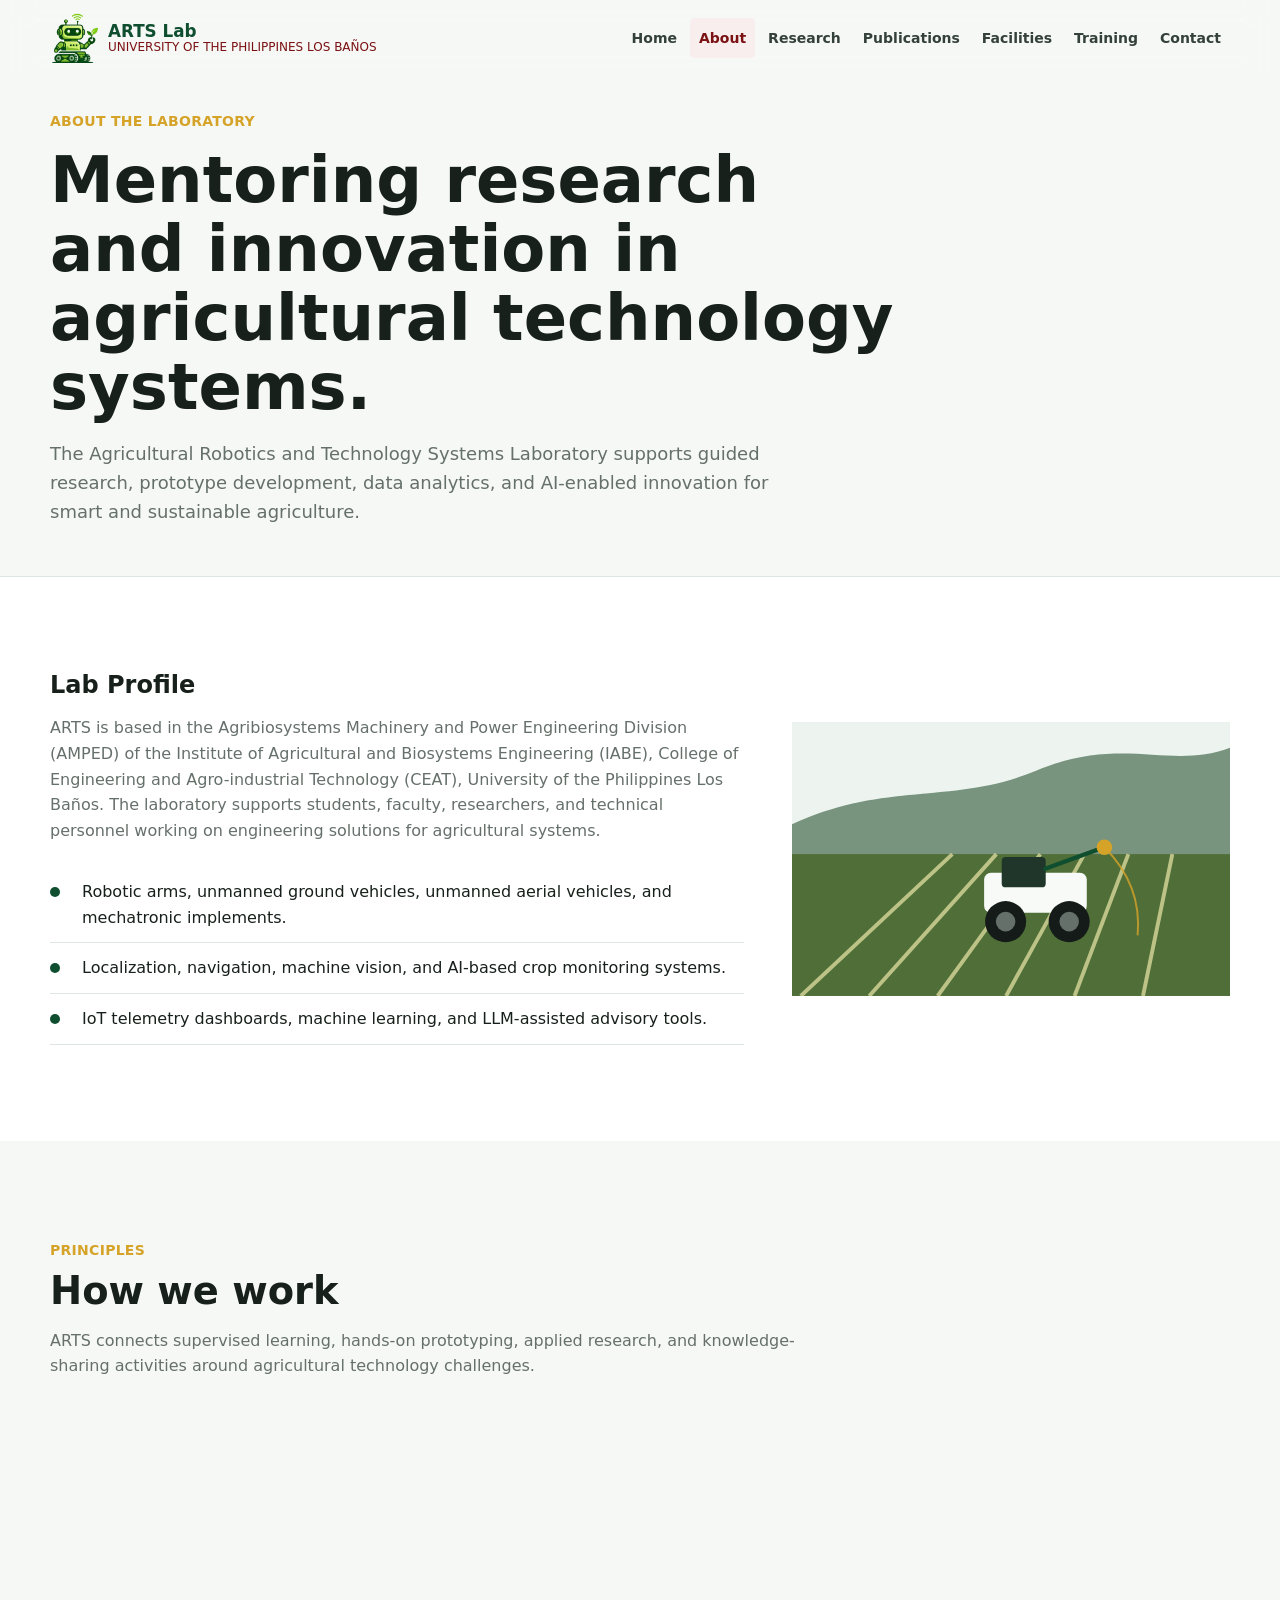
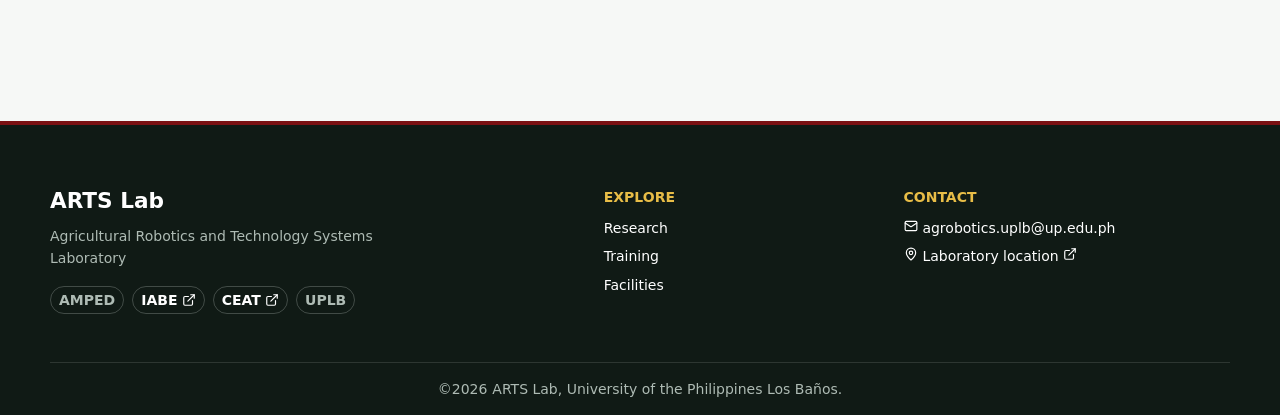
==== commit 6f357c14: "Refine ARTS Lab website content and design" ====
--- a/about.html
+++ b/about.html
@@ -12,7 +12,7 @@
       <a class="brand" href="index.html" aria-label="ARTS Lab home"><img class="brand-logo" src="assets/images/arts-logo.png" alt="ARTS agricultural robotics robot logo"><span class="brand-text"><strong>ARTS Lab</strong><span>University of the Philippines Los Ba&ntilde;os</span></span></a>
       <button class="nav-toggle" type="button" aria-label="Toggle navigation" aria-expanded="false"><span></span><span></span><span></span></button>
       <ul class="nav-links">
-        <li><a href="index.html">Home</a></li><li><a href="about.html">About</a></li><li><a href="research.html">Research</a></li><li><a href="projects.html">Projects</a></li><li><a href="publications.html">Publications</a></li><li><a href="facilities.html">Facilities</a></li><li><a href="contact.html">Contact</a></li>
+        <li><a href="index.html">Home</a></li><li><a href="about.html">About</a></li><li><a href="research.html">Research</a></li><li><a href="publications.html">Publications</a></li><li><a href="facilities.html">Facilities</a></li><li><a href="training.html">Training</a></li><li><a href="contact.html">Contact</a></li>
       </ul>
     </nav>
   </header>
@@ -20,15 +20,15 @@
     <section class="page-hero">
       <div class="wrap">
         <span class="eyebrow">About The Laboratory</span>
-        <h1>Mentoring research and innovation in agricultural robotics.</h1>
-        <p>The Agricultural Robotics and Technology Systems program supports guided research, prototype development, and innovation in smart and sustainable agriculture.</p>
+        <h1>Mentoring research and innovation in agricultural technology systems.</h1>
+        <p>The Agricultural Robotics and Technology Systems Laboratory supports guided research, prototype development, data analytics, and AI-enabled innovation for smart and sustainable agriculture.</p>
       </div>
     </section>
     <section class="section">
       <div class="wrap split">
         <div>
           <h2>Lab Profile</h2>
-          <p class="lead">ARTS is hosted by the Institute of Agricultural and Biosystems Engineering, College of Engineering and Agro-industrial Technology, University of the Philippines Los Banos. The program mentors students, faculty, researchers, and technical personnel in engineering solutions for agricultural systems.</p>
+          <p class="lead">ARTS is based in the Agribiosystems Machinery and Power Engineering Division (AMPED) of the Institute of Agricultural and Biosystems Engineering (IABE), College of Engineering and Agro-industrial Technology (CEAT), University of the Philippines Los Ba&ntilde;os. The laboratory supports students, faculty, researchers, and technical personnel working on engineering solutions for agricultural systems.</p>
           <ul class="check-list">
             <li>Robotic arms, unmanned ground vehicles, unmanned aerial vehicles, and mechatronic implements.</li>
             <li>Localization, navigation, machine vision, and AI-based crop monitoring systems.</li>
@@ -42,12 +42,12 @@
       <div class="wrap">
         <div class="section-head">
           <div><span class="eyebrow">Principles</span><h2>How we work</h2></div>
-          <p>ARTS is designed as a capacity-building ecosystem that links mentorship, hands-on prototyping, applied research outputs, and knowledge-sharing activities.</p>
+          <p>ARTS connects supervised learning, hands-on prototyping, applied research, and knowledge-sharing activities around agricultural technology challenges.</p>
         </div>
         <div class="grid three">
-          <article class="card reveal"><div class="card-body"><h3>Mentored Research</h3><p>Students and collaborators receive guidance from concept development through research output preparation.</p></div></article>
-          <article class="card reveal"><div class="card-body"><h3>Prototype Culture</h3><p>Activities emphasize functional prototypes, datasets, software tools, and technical documentation.</p></div></article>
-          <article class="card reveal"><div class="card-body"><h3>Public Value</h3><p>The program targets food security, sustainability, innovation, and climate-resilient farming systems.</p></div></article>
+          <article class="card reveal"><div class="card-body"><span class="card-icon card-icon--brain" aria-hidden="true"></span><h3>Mentored Research</h3><p>Students and collaborators receive guidance from concept development through research output preparation.</p></div></article>
+          <article class="card reveal"><div class="card-body"><span class="card-icon card-icon--scan" aria-hidden="true"></span><h3>Prototype Culture</h3><p>Activities emphasize functional prototypes, datasets, software tools, and technical documentation.</p></div></article>
+          <article class="card reveal"><div class="card-body"><span class="card-icon card-icon--chart" aria-hidden="true"></span><h3>Public Value</h3><p>The laboratory contributes to work on food security, sustainability, innovation, and climate-resilient farming systems.</p></div></article>
         </div>
       </div>
     </section>
@@ -56,21 +56,21 @@
   <div class="wrap footer-grid">
     <div class="footer-brand">
       <h2>ARTS Lab</h2>
-      <p>Agricultural Robotics and Technology Systems Laboratory at the University of the Philippines Los Ba&ntilde;os.</p>
+      <span class="footer-lab-name">Agricultural Robotics and Technology Systems Laboratory</span>
+      <ul class="footer-affiliations" aria-label="Institutional affiliation"><li title="Agribiosystems Machinery and Power Engineering Division">AMPED</li><li><a href="https://iabe.uplb.edu.ph" target="_blank" rel="noopener noreferrer" title="Institute of Agricultural and Biosystems Engineering">IABE</a></li><li><a href="https://ceat.uplb.edu.ph" target="_blank" rel="noopener noreferrer" title="College of Engineering and Agro-industrial Technology">CEAT</a></li><li title="University of the Philippines Los Baños">UPLB</li></ul>
     </div>
     <div>
       <h3>Explore</h3>
       <ul>
         <li><a href="research.html">Research</a></li>
-        <li><a href="projects.html">Projects</a></li>
+        <li><a href="training.html">Training</a></li>
         <li><a href="facilities.html">Facilities</a></li>
       </ul>
     </div>
-    <div>
-      <h3>Connect</h3>
+    <div class="footer-contact">
+      <h3>Contact</h3>
       <ul>
         <li><a href="mailto:agrobotics.uplb@up.edu.ph">agrobotics.uplb@up.edu.ph</a></li>
-        <li><a href="contact.html">Contact the lab</a></li>
         <li><a href="https://maps.app.goo.gl/gNFgEzxxniuaYzxj8" target="_blank" rel="noopener noreferrer">Laboratory location</a></li>
       </ul>
     </div>
--- a/assets/css/style.css
+++ b/assets/css/style.css
@@ -82,13 +82,15 @@
 }
 
 .site-header {
-  position: sticky;
+  position: fixed;
   top: 0;
+  width: 100%;
   z-index: 50;
-  border-bottom: 1px solid rgba(223, 230, 226, 0.9);
-  background: rgba(255, 255, 255, 0.94);
+  border-bottom: 1px solid transparent;
+  background: transparent;
   backdrop-filter: blur(16px);
-  box-shadow: 0 4px 18px rgba(23, 32, 27, 0.04);
+  box-shadow: none;
+  transition: background 180ms ease, border-color 180ms ease, box-shadow 180ms ease;
 }
 
 .site-header::after {
@@ -99,6 +101,39 @@
   left: 0;
   height: 3px;
   background: var(--green);
+  opacity: 0;
+  transition: opacity 180ms ease;
+}
+
+.site-header.is-scrolled {
+  border-bottom-color: rgba(223, 230, 226, 0.9);
+  background: rgba(255, 255, 255, 0.94);
+  box-shadow: 0 4px 18px rgba(23, 32, 27, 0.04);
+}
+
+.site-header.is-scrolled::after {
+  opacity: 1;
+}
+
+.home-page .site-header:not(.is-scrolled) .brand-text strong,
+.home-page .site-header:not(.is-scrolled) .nav-links a {
+  color: #fff;
+}
+
+.home-page .site-header:not(.is-scrolled) .brand-text span {
+  color: #f2c95c;
+}
+
+.home-page .site-header:not(.is-scrolled) .nav-links a:hover,
+.home-page .site-header:not(.is-scrolled) .nav-links a.active {
+  color: #fff;
+  background: rgba(255, 255, 255, 0.16);
+}
+
+.home-page .site-header:not(.is-scrolled) .nav-toggle {
+  color: #fff;
+  border-color: rgba(255, 255, 255, 0.5);
+  background: rgba(15, 79, 47, 0.28);
 }
 
 .nav-wrap {
@@ -124,6 +159,21 @@
   height: 50px;
   max-height: 50px;
   object-fit: contain;
+  transform-origin: center bottom;
+}
+
+@media (prefers-reduced-motion: no-preference) {
+  .brand:hover .brand-logo {
+    animation: robot-nudge 560ms ease-in-out;
+  }
+}
+
+@keyframes robot-nudge {
+  0%,
+  100% { transform: translateX(0) rotate(0); }
+  26% { transform: translateX(3px) rotate(4deg); }
+  52% { transform: translateX(-2px) rotate(-3deg); }
+  76% { transform: translateX(2px) rotate(2deg); }
 }
 
 .brand-text strong,
@@ -138,8 +188,7 @@
 }
 
 .brand-text {
-  padding-left: 10px;
-  border-left: 3px solid var(--maroon);
+  padding-left: 0;
 }
 
 .brand-text span {
@@ -206,15 +255,14 @@
 .button:focus-visible,
 .brand:focus-visible,
 .site-footer a:focus-visible,
-.contact-panel a:focus-visible,
-.map-link:focus-visible {
+.contact-panel a:focus-visible {
   outline: 3px solid rgba(214, 163, 41, 0.72);
   outline-offset: 3px;
 }
 
 .hero {
   position: relative;
-  min-height: clamp(620px, calc(100svh - var(--header-height)), 820px);
+  min-height: clamp(620px, 100svh, 820px);
   display: grid;
   align-items: center;
   overflow: hidden;
@@ -262,9 +310,9 @@
 
 .eyebrow {
   color: var(--gold);
-  font-size: var(--text-xs);
+  font-size: var(--text-sm);
   font-weight: 700;
-  letter-spacing: 0;
+  letter-spacing: 0.02em;
   text-transform: uppercase;
 }
 
@@ -319,6 +367,51 @@
   transition: transform 180ms ease, box-shadow 180ms ease, background 180ms ease;
 }
 
+.button::after,
+a[target="_blank"]:not(.map-link)::after,
+a[href^="mailto:"]::before,
+a[href*="maps.app.goo.gl"]:not(.map-link)::before {
+  display: inline-block;
+  width: 1em;
+  height: 1em;
+  flex: 0 0 auto;
+  content: "";
+  background: currentColor;
+  mask-position: center;
+  mask-repeat: no-repeat;
+  mask-size: contain;
+  -webkit-mask-position: center;
+  -webkit-mask-repeat: no-repeat;
+  -webkit-mask-size: contain;
+}
+
+.button::after {
+  margin-left: var(--space-2);
+  mask-image: url("../images/icons/arrow-right.svg");
+  -webkit-mask-image: url("../images/icons/arrow-right.svg");
+}
+
+a[target="_blank"]:not(.map-link)::after {
+  margin-left: 0.3em;
+  mask-image: url("../images/icons/external-link.svg");
+  -webkit-mask-image: url("../images/icons/external-link.svg");
+}
+
+a[href^="mailto:"]::before,
+a[href*="maps.app.goo.gl"]:not(.map-link)::before {
+  margin-right: 0.35em;
+}
+
+a[href^="mailto:"]::before {
+  mask-image: url("../images/icons/mail.svg");
+  -webkit-mask-image: url("../images/icons/mail.svg");
+}
+
+a[href*="maps.app.goo.gl"]:not(.map-link)::before {
+  mask-image: url("../images/icons/map-pin.svg");
+  -webkit-mask-image: url("../images/icons/map-pin.svg");
+}
+
 .button:hover {
   transform: translateY(-2px);
   box-shadow: 0 8px 18px rgba(23, 32, 27, 0.12);
@@ -349,7 +442,7 @@
 .page-hero .wrap {
   width: min(100% - 32px, var(--max));
   margin: 0 auto;
-  padding: var(--space-8) 0 var(--space-6);
+  padding: calc(var(--header-height) + var(--space-6)) 0 var(--space-6);
 }
 
 .page-hero h1 {
@@ -569,6 +662,47 @@
   font-weight: 700;
 }
 
+.project-status + h3 {
+  margin-top: var(--space-3);
+}
+
+.training-card-icon,
+.card-icon {
+  display: grid;
+  width: 44px;
+  height: 44px;
+  margin-bottom: var(--space-3);
+  place-items: center;
+  border: 1px solid #cfe1d6;
+  border-radius: 12px;
+  background: var(--green-soft);
+}
+
+.training-card-icon::before,
+.card-icon::before {
+  width: 23px;
+  height: 23px;
+  content: "";
+  background: var(--green);
+  mask-image: var(--training-icon);
+  mask-position: center;
+  mask-repeat: no-repeat;
+  mask-size: contain;
+  -webkit-mask-image: var(--training-icon);
+  -webkit-mask-position: center;
+  -webkit-mask-repeat: no-repeat;
+  -webkit-mask-size: contain;
+}
+
+.training-card-icon--llm { --training-icon: url("../images/icons/brain-circuit.svg"); }
+.training-card-icon--dashboard { --training-icon: url("../images/icons/chart-no-axes-combined.svg"); }
+.training-card-icon--iot { --training-icon: url("../images/icons/radio-tower.svg"); }
+.training-card-icon--cnn { --training-icon: url("../images/icons/scan-search.svg"); }
+.card-icon--brain { --training-icon: url("../images/icons/brain-circuit.svg"); }
+.card-icon--chart { --training-icon: url("../images/icons/chart-no-axes-combined.svg"); }
+.card-icon--radio { --training-icon: url("../images/icons/radio-tower.svg"); }
+.card-icon--scan { --training-icon: url("../images/icons/scan-search.svg"); }
+
 .person {
   display: grid;
   grid-template-columns: 88px 1fr;
@@ -624,25 +758,20 @@
   font-weight: 650;
 }
 
-.map-placeholder {
-  display: grid;
+.map-embed {
+  overflow: hidden;
   min-height: 320px;
-  place-items: center;
+  height: 100%;
   border: 1px solid var(--line);
   border-radius: var(--radius);
-  background: url("../images/map-placeholder.svg") center / cover no-repeat;
-}
-
-.map-link {
+}
+
+.map-embed iframe {
   display: block;
-  color: inherit;
-  text-decoration: none;
-}
-
-.map-link:hover .map-placeholder,
-.map-link:focus-visible .map-placeholder {
-  border-color: var(--green);
-  box-shadow: var(--shadow);
+  width: 100%;
+  height: 100%;
+  min-height: 320px;
+  border: 0;
 }
 
 .site-footer {
@@ -668,9 +797,11 @@
   line-height: 1.15;
 }
 
-.footer-brand p {
-  max-width: 390px;
-  margin: var(--space-3) 0 0;
+.footer-lab-name {
+  display: block;
+  max-width: 340px;
+  margin-top: var(--space-3);
+  color: #aebbb4;
   font-size: var(--text-sm);
   line-height: 1.55;
 }
@@ -686,10 +817,36 @@
 
 .site-footer h3 {
   color: #e8bd47;
-  font-size: var(--text-xs);
+  font-size: var(--text-sm);
   font-weight: 700;
   line-height: 1.2;
   text-transform: uppercase;
+}
+
+.site-footer .footer-affiliations {
+  display: flex;
+  flex-wrap: wrap;
+  gap: var(--space-2);
+  margin: var(--space-4) 0 0;
+  padding: 0;
+  list-style: none;
+}
+
+.site-footer .footer-affiliations li {
+  display: inline-flex;
+  align-items: center;
+  min-height: 28px;
+  padding: 0 var(--space-2);
+  border: 1px solid rgba(220, 230, 224, 0.24);
+  border-radius: 999px;
+  font-size: var(--text-sm);
+  font-weight: 700;
+  line-height: 1;
+}
+
+.site-footer .footer-affiliations a {
+  display: inline-flex;
+  align-items: center;
 }
 
 .site-footer p,
@@ -810,6 +967,16 @@
     display: flex;
   }
 
+  .home-page .site-header:not(.is-scrolled) .nav-links.open a {
+    color: #34413a;
+  }
+
+  .home-page .site-header:not(.is-scrolled) .nav-links.open a:hover,
+  .home-page .site-header:not(.is-scrolled) .nav-links.open a.active {
+    color: var(--maroon);
+    background: #f8eeee;
+  }
+
   .nav-links a {
     min-height: 44px;
   }
@@ -842,7 +1009,7 @@
   }
 
   .hero {
-    min-height: min(760px, calc(100svh - var(--header-height)));
+    min-height: min(760px, 100svh);
   }
 
   .hero-inner,
@@ -852,6 +1019,10 @@
     padding-bottom: 54px;
   }
 
+  .page-hero .wrap {
+    padding-top: calc(var(--header-height) + var(--space-5));
+  }
+
   .hero-inner {
     padding-left: 0;
   }
